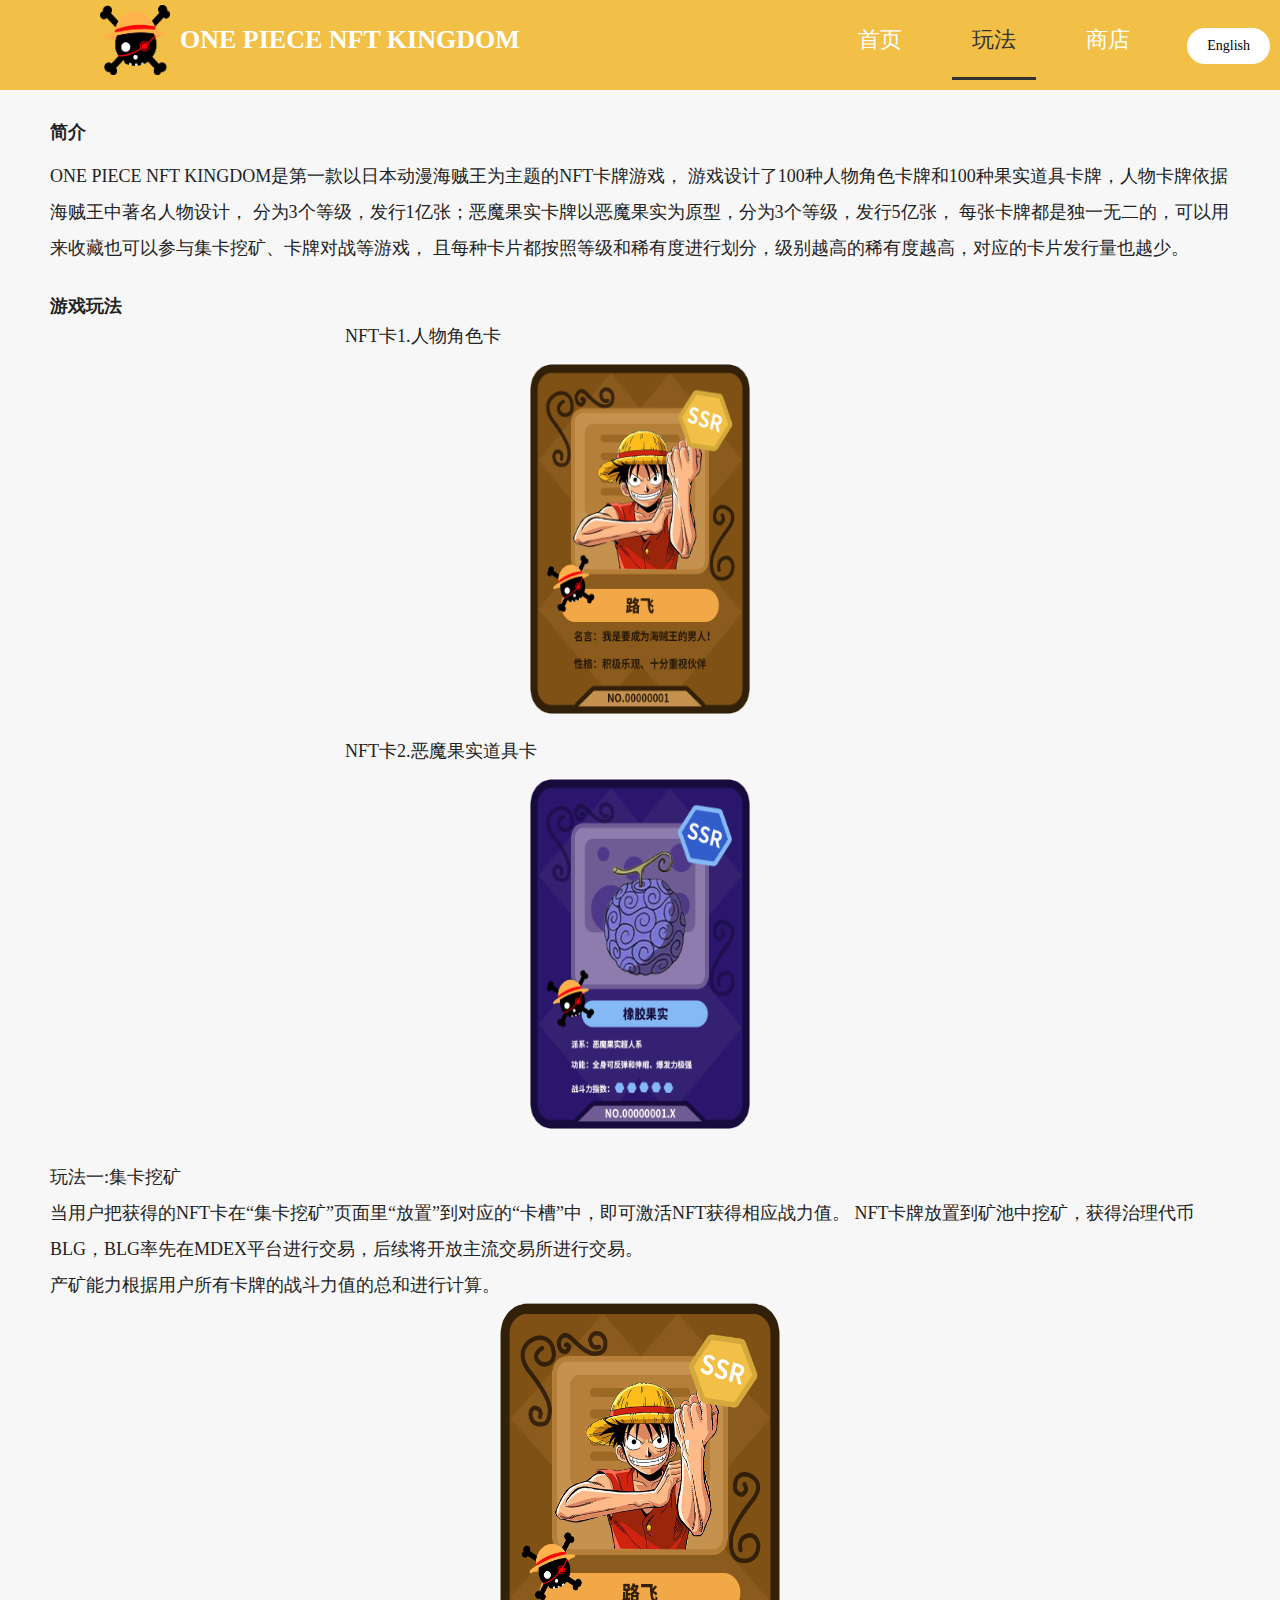
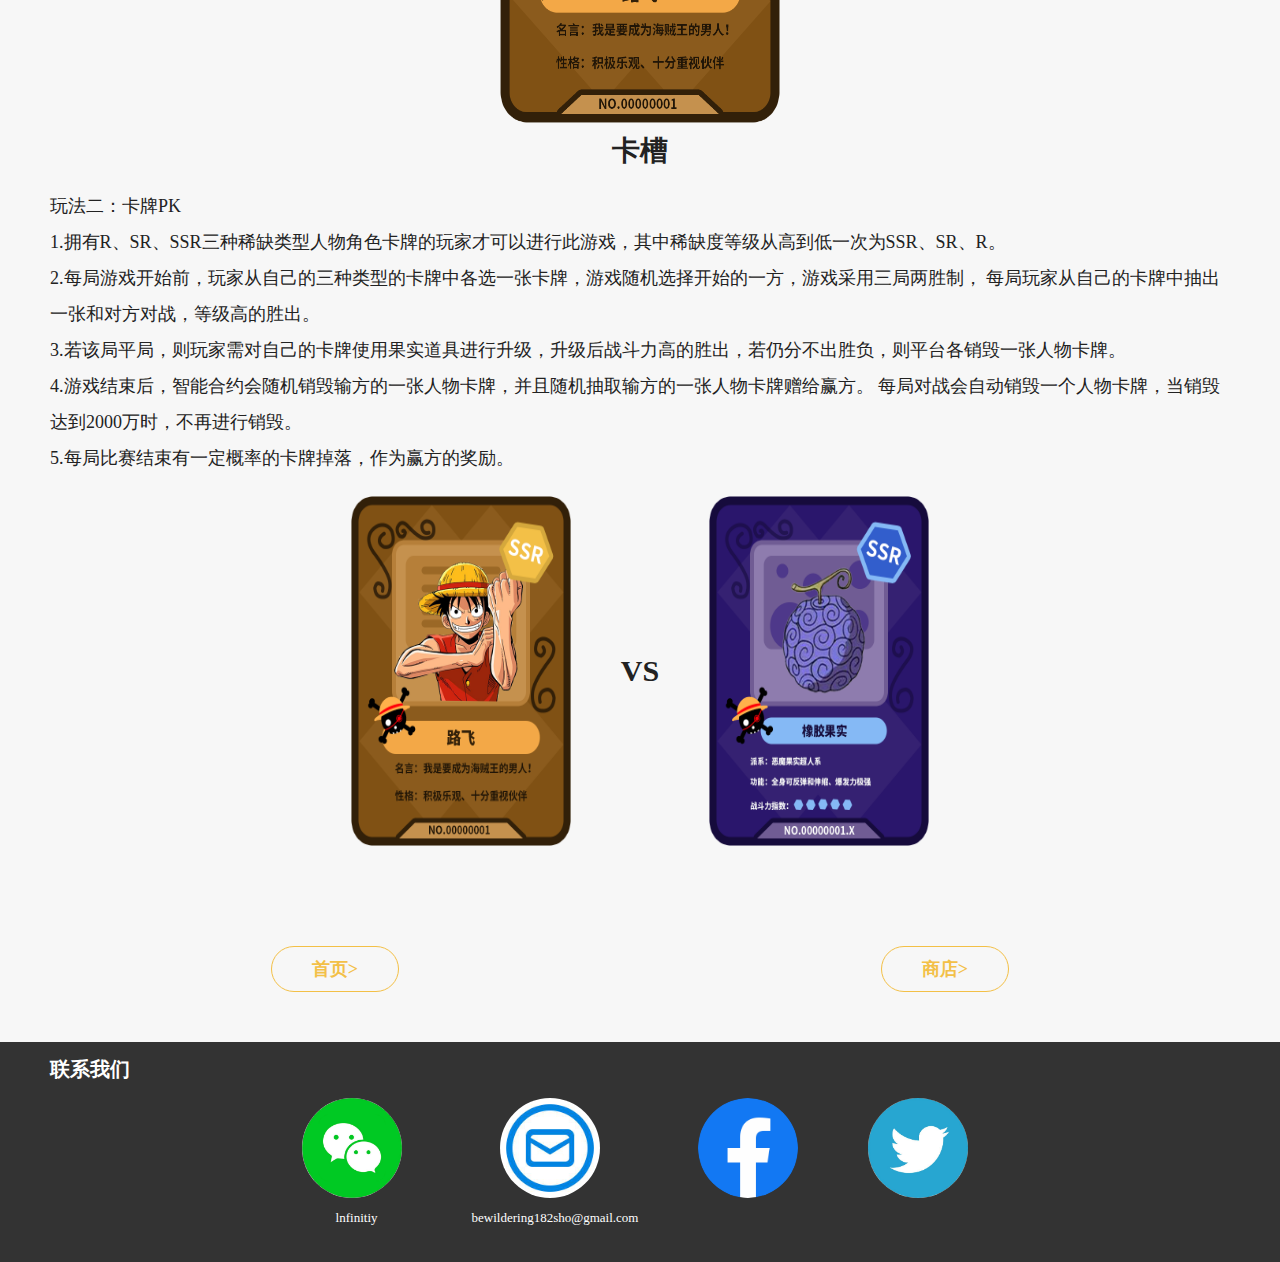
==== about.html @ 9914c6bd "first commit" ====
<!DOCTYPE html>
<html>
	<head>
		<meta charset="utf-8">
		<meta name="viewport" content="initial-scale=1,maximum-scale=1, minimum-scale=1">
		<meta http-equiv="X-UA-Compatible" content="ie=edge">
		<title> 玩法</title>
		<link rel="stylesheet" href="css/normalize.css">
		<link rel="stylesheet" href="css/swiper-bundle.min.css">
		<link rel="stylesheet" href="css/animate.min.css">
		<link rel="stylesheet" type="text/css" href="css/common.css"/>
		<link rel="stylesheet" href="css/about.css">
		<link rel="stylesheet" href="css/common-iphone.css" media="only screen and (max-width:1200px)">
		<link rel="stylesheet" href="css/about-iphone.css" media="only screen and (max-width:1200px)">
	</head>
	<body>
		<!-- 页头 -->
		<header>
			<nav class="content clearfix" id="nav">
				<a href="index.html" class="iphone-header-none">
					<img src="img/logo-web.png" alt="回到首页">
					<div>ONE PIECE NFT KINGDOM</div>
				</a>
				<ul>
					<li class="navtab">
						<a href="index.html" class="yes">首页</a>
					</li>
					<li class="navtab am-active">
						<a href="about.html" class="yes">
							玩法
						</a>
					</li>
					<li class="navtab">
						<a href="test.html" class="yes">
							商店
						</a>
					</li>
				</ul>
				<button type="button" class="language">English</button>
			</nav>
		</header>
		
		<!-- 玩法内容 -->
		<section>
			<div id="app">
				<div class="introduction navtab">
					<h2 class="yes">简介</h2>
					<p class="yes">ONE PIECE NFT KINGDOM是第一款以日本动漫海贼王为主题的NFT卡牌游戏，
					游戏设计了100种人物角色卡牌和100种果实道具卡牌，人物卡牌依据海贼王中著名人物设计，
					分为3个等级，发行1亿张；恶魔果实卡牌以恶魔果实为原型，分为3个等级，发行5亿张，
					每张卡牌都是独一无二的，可以用来收藏也可以参与集卡挖矿、卡牌对战等游戏，
					且每种卡片都按照等级和稀有度进行划分，级别越高的稀有度越高，对应的卡片发行量也越少。
					</p>
				</div>
				<div class="navtab">
					<h2 class="yes">游戏玩法</h2>
				</div>
				<div class="play navtab">
					<span class="yes">NFT卡1.人物角色卡</span>
					<img src="img/card1.png">
					<span class="yes">NFT卡2.恶魔果实道具卡</span>
					<img src="img/card2.png">
				</div>
				<div class="play1 navtab">
					<p class="yes">玩法一:集卡挖矿</p>
					<p class="yes">当用户把获得的NFT卡在“集卡挖矿”页面里“放置”到对应的“卡槽”中，即可激活NFT获得相应战力值。
					NFT卡牌放置到矿池中挖矿，获得治理代币BLG，BLG率先在MDEX平台进行交易，后续将开放主流交易所进行交易。</p>
					<p class="yes">产矿能力根据用户所有卡牌的战斗力值的总和进行计算。</p>
					<img src="img/card1.png" class="cardSlot">
					<h2 class="yes">卡槽</h2>
				</div>
				<div class="play2 navtab">
					<p class="yes">玩法二：卡牌PK</p>
					<p class="yes">1.拥有R、SR、SSR三种稀缺类型人物角色卡牌的玩家才可以进行此游戏，其中稀缺度等级从高到低一次为SSR、SR、R。</p>
					<p class="yes">2.每局游戏开始前，玩家从自己的三种类型的卡牌中各选一张卡牌，游戏随机选择开始的一方，游戏采用三局两胜制，
					每局玩家从自己的卡牌中抽出一张和对方对战，等级高的胜出。</p>
					<p class="yes">3.若该局平局，则玩家需对自己的卡牌使用果实道具进行升级，升级后战斗力高的胜出，若仍分不出胜负，则平台各销毁一张人物卡牌。</p>
					<p class="yes">4.游戏结束后，智能合约会随机销毁输方的一张人物卡牌，并且随机抽取输方的一张人物卡牌赠给赢方。
					每局对战会自动销毁一个人物卡牌，当销毁达到2000万时，不再进行销毁。</p>
					<p class="yes">5.每局比赛结束有一定概率的卡牌掉落，作为赢方的奖励。</p>
					<div class="vs">
						<img src="img/card1.png" >
						<span>VS</span>
						<img src="img/card2.png" >	
					</div>
				</div>
			</div>
		</section>
		<!-- 跳转按钮 -->
		<section>
			<div class="btn navtab">
				<a href="index.html" class="btn_more btn_more_phone yes">首页> </a>
				<a href="test.html" class="btn_more btn_more_phone yes">商店> </a>
			</div>
		</section>
		<!-- 页脚 -->
		<footer>
			<div data-v-e0ba9c5a="" class="contact navtab">
				<h2 class="yes">联系我们</h2>
				<div class="footer">
					<ul>
						<li>
							<img src="img/wechat.jpg">
							<span>lnfinitiy</span>
						</li>
						<li>
							<img src="img/mail.jpg">
							<span>bewildering182sho@gmail.com</span>
						</li>
						<li>
							<img src="img/facebook.png">
							<span></span>
						</li>
						<li>
							<img src="img/Twitter.jpg">
							<span></span>
						</li>
					</ul>
					
				</div>
			</div>
		</footer>
		
		<script src="script/pixel_ratio.js"></script>
		<script src="script/swiper.animate.min.js"></script>
		<script src="script/swiper-bundle.min.js"></script>
		<script src="./script/jquery.min.js"></script>
		<script src="script/about.js"></script>
	</body>
</html>
---- css/common.css ----
/* ==========
     基本默认值
     ========= */

  /* 根元素字体大小为10px，其他所有子元素默认大小都继承根元素10px大小 */
  html {
    font-size: 62.5%;
    color: #222;
  }
	html *, html :after, html :before {
		/* transition: .5s; */
		box-sizing: border-box;
	}
	
	.swiper-button-prev,.swiper-button-next{
		outline: none;
	}
	.am-offcanvas{
		display: none;
	}	

  /* 工具样式 */
  .center-block {
    display: block;
    margin-right: auto;
    margin-left: auto;
  }

  .pull-right {
    float: right !important;
  }

  .pull-left {
    float: left !important;
  }

  .text-right {
    text-align: right !important;
  }

  .text-left {
    text-align: left !important;
  }

  .text-center {
    text-align: center !important;
  }

  .hide {
    display: none !important;
  }

  .show {
    display: block !important;
  }

  .inviseble {
    visibility: hidden;
  }

  .text-hide {
    font: 0/0 a;
    color: transparent;
    text-shadow: none;
    background-color: transparent;
    border: 0;
  }

  .clearfix::before,
  .clearfix::after {
    content: ' ';
    display: table;
  }

  .clearfix::after {
    clear: both;
  }


  /* 选中文字的背景颜色 */
  ::selection {
    background-color: #b3d4fc;
    text-shadow: none;
  }



  /* 自定义页面样式 */

  body {
    font-family: '微软雅黑';
    font-size: 1.2rem;
    line-height: 1.5rem;
    background-color: #f7f7f7;
  }

  a {
    color: #666;
    text-decoration: none;
  }

/* a:hover{
    color: #e71a1f;
  } */
   

  ul {
    margin: 0;
    padding: 0;
  }

  li {
    list-style: none;
  }



  /* ==========
     页面样式
    ===========*/
	
	#app{
		  width: 100%;
		  height: auto;
		  padding: 3rem 5rem;
	}
	#app p{
		  font-size: 18px;
		  line-height: 36px;
		  /* margin: 0 auto; */
	}
	 
	.btn{
		width: 100%;
		display: flex;
		align-items: center;
		padding: 3rem;
	}
	.btn_more {
	    margin: 20px auto;
	    display: table;
	    border-radius: 80px;
	    background: none;
	    border: 1px solid #f3c047;
	    text-align: center;
	    color: #f3c047!important;
	    font-size: 18px;
		font-weight: bold;
	    padding: 12px 40px;
	    cursor: pointer;
	    line-height: 20px;
	}
	
	.btn_more:hover {
	    background: #f3c047;
	    color: #fff!important;
	    border: 1px solid #f3c047;
	}
	
	
	

  /* 页头 */
  header {
    width: 100%;
  } 
  
  header .content {
    width: 100%;
	/* background-color: #25a699;   */
	/* background-color: #333; */
    background-color: #f3c047;
	/* opacity: 0.2; */
	/* opacity: .85; */
	color: #fff;
    /* line-height: 8rem; */
    position: fixed;
    left: 0;
    top: 0;
    /* box-shadow: 0 3px 3px rgba(0,0,0,.2); */
    z-index: 100;
  }
  
  .language{
	  display: block;
	  position: absolute;
	  right: 1rem;
	  top: 2.8rem;
	  padding: 1rem 2rem;
	  border-radius: 2rem;
	  background-color: #fff;
	  font-size: 14px;
	  border: none;
	  outline: none;
	  cursor: pointer;
  }

	/* header .content a{
		
	} */
  header .content a img {
	  margin-left: 10rem;
	  width: 7rem;
    height: 7rem;
	margin-top: .5rem;
	/* border-radius: 50%; */
    float: left;
  }

 header .content a div {
    font-size: 2.6rem;
	font-weight: bold;
	color: #fff;
    display: inline-block;
    margin-left: 1rem;
    line-height: 8rem;
  }

  header .content ul {
    text-align: right;
    float: right;
    padding-right: 10rem;
	display: flex;
	position: relative;
	padding-bottom: 1rem ;
  }

  header .content ul li {
	margin-right: 3rem;
	height: 8rem;
	line-height: 8rem;
    font-size: 2.2rem;
    padding: 0 2rem;
  }
  header .content ul li a{
	  color: #fff;
	  display: block;
	  text-align: center;
  }
  
  .content ul li.am-active{
	  /* background-color: #fff; */
	 border-bottom: #333 3px solid;
  }
  .content ul .am-active a{
  	  /* background: #fff; */
  	 color: #333;
  }
  
  .ipohone-header {
    display:none;
  }

  .iphone-header-a {
    display: none;
  }

  .iphone-header-full .xxx-hide {
    display: none;
  }
  
 
	/* 页脚 */
	.contact {
		  background:#333;
	      height: 22rem;
	      padding: 0;
		  overflow: hidden;
	  }
	.contact h2{
		color: #fff;
		font-size: 20px;
		margin-top: 2rem;
		margin-left: 5rem;
	}
	.footer{
		width: 100%;
		height: 15rem;
		margin: 0 auto;
		display: flex;
		flex-direction: column;
		justify-content: space-around;
		align-items: center;
	}
	.footer ul{
		display: flex;
		justify-content: space-between;
		align-items: center;
	}
	
	.footer ul li{
		line-height: 40px;
		color: #fff;
		font-size: 1.3rem;
		display: flex;
		flex-direction: column;
		justify-content: center;
		align-items: center;
		margin:0 3rem;
		
	}
	.footer ul li img{
		width: 100px;
		height: 100px;
		border-radius: 50%;
		margin-right: 1rem;
	}
	.footer ul li span{
		height: 40px;
		/* display: none; */
	}
	.beiban {
	    display: block;
		font-size: 13px;
		color: #fff;
		margin-top: 2rem;
	}
	.beiban a{
		color: #fff;
		font-size: 13px;
		margin: 0 1rem;
	}
	.am-fl {
	    float: left;
	}
	.am-fr {
	    float: right;
	}
---- css/about.css ----
#app{
	margin-top: 8rem;
}
.introduction{
	margin: 0;
	overflow: hidden;
}
.play,.play1,.play2{
	display: flex;
	flex-direction: column;
}

.play span{
	font-size: 18px;
	margin-left: 25%;
	margin-bottom: 20px;
}
.play img{
	width: 220px;
	height: 350px;
	display: block;
	margin: 0 auto;
	margin-bottom: 30px;
}
.play1 p,.play2 p{
	margin: 0;
}
.play1 .cardSlot{
	width: 280px;
	height: 420px;
	display: block;
	margin: 0 auto;
	margin-bottom: 20px;
}
.play1 h2{
	margin:0 auto;
	font-size:28px;
	margin-bottom: 30px;
}
.vs{
	padding: 2rem;
	display: flex;
	justify-content: center;
	align-items: center;
}
.vs img{
	width: 220px;
	height: 350px;
	display: block;
}
.vs span{
	font-size: 30px;
	font-weight: bold;
	margin: 0 50px;
}
---- css/common-iphone.css ----
/* 页头 */
  html {
    background-color: #eee;
  }

  body {
    width: 64rem;
    margin: 0 auto;
  }
#app{
	 margin-top:18rem;
 }
 
 h2{
 	  font-size: 20px !important;
 }
 
.am-show-lg-only,.home_show_prev,.home_show_next {
	display: none;
}
/* .home_about{
	display: none;
} */
  .ipohone-header {
    display: block;
  }

  #nav {
    position: fixed;
   
    width: 100%;
    font-size: 28%;
    left: 0;
    top: 0;
    box-shadow: 0 0 3px 3px rgba(0,0,0,.1);
    z-index: 100;
    line-height: 10rem;
	/* background-color: #183169; */
	background-color: #f3c047;
	color: #fff;
	padding: 0 3rem;
  }
  #nav .iphone-header-none{
	  display: block;
	  display: flex;
	  align-items: center;
	  height:10rem;
	  margin-top: 1rem;
  }
  #nav .iphone-header-none > img{
	  display: block;
	  width: 8rem;
	  height: 8rem;
	  margin: 0;
	}

  .iphone-header-none div {
    display: inline;
    text-align: center;
  }
  
	#nav ul {
		width: 100%;
		display: flex;
		justify-content: space-around;
		align-items: center;
		padding-bottom: 1rem ;
		/* height: 7rem; */
	}
	
	#nav ul li {
		 font-size: 3rem;
		 padding: 0 2rem;
		height: 6rem;
		line-height: 6rem;
	}
	
	.language{
		top: auto;
		bottom: 1.2rem;
	}
	
	.btn_more_phone{
		padding: 12px 25px;
	}
 /* .content {
    display: none;
  } */

  
  /* 页脚 */
  .contact, .contact_item {
      position: relative;
      display: block;
  }
  .contact {
  	background-color: #4a4a4a;
      height: 300px;
      padding: 10px 0;
      overflow: hidden;
  }
  
  .contact .footer{
  	width: 100%;
  	height: 250px;
  	margin: 0 auto;
  }
  .footer ul{
  	width: 90%;
	height: 100%;
	flex-direction: column;
	justify-content: space-around;
	align-items:flex-start
  }
  
  .footer ul > li{
	  width: 60px;
	  flex-direction: row;
	  justify-content: flex-start;
	margin: 0;
  }
  .footer ul li img{
  	width: 50px;
  	height: 50px;
  }
  .footer ul span{
	  display: block;
  }
---- css/about-iphone.css ----
.play,.play1,.play2{
	  justify-content: center;
	  align-items: center;
  }
 span{
	 display: block;
	 margin-left:0 !important;
 }
 .vs{
	 flex-direction: column;
 }
 .vs span{
	 margin: 50px 0;
 }
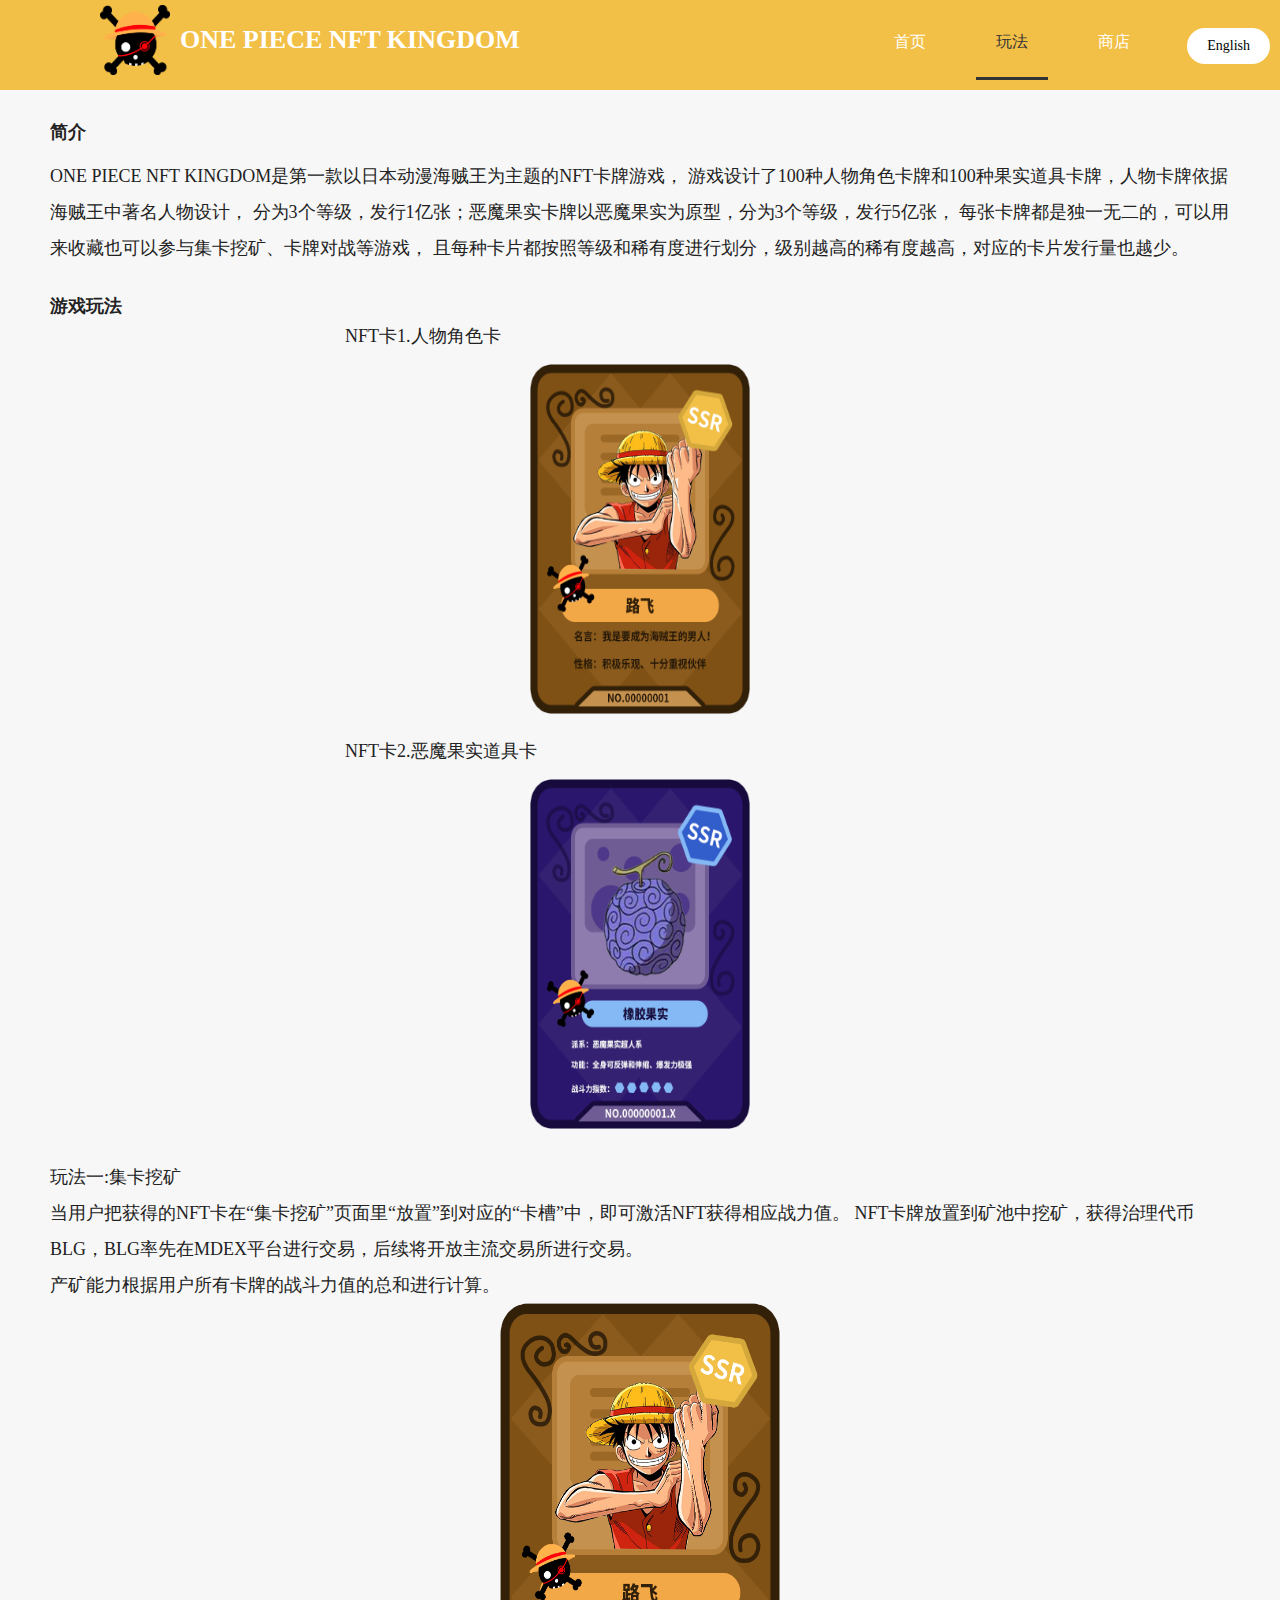
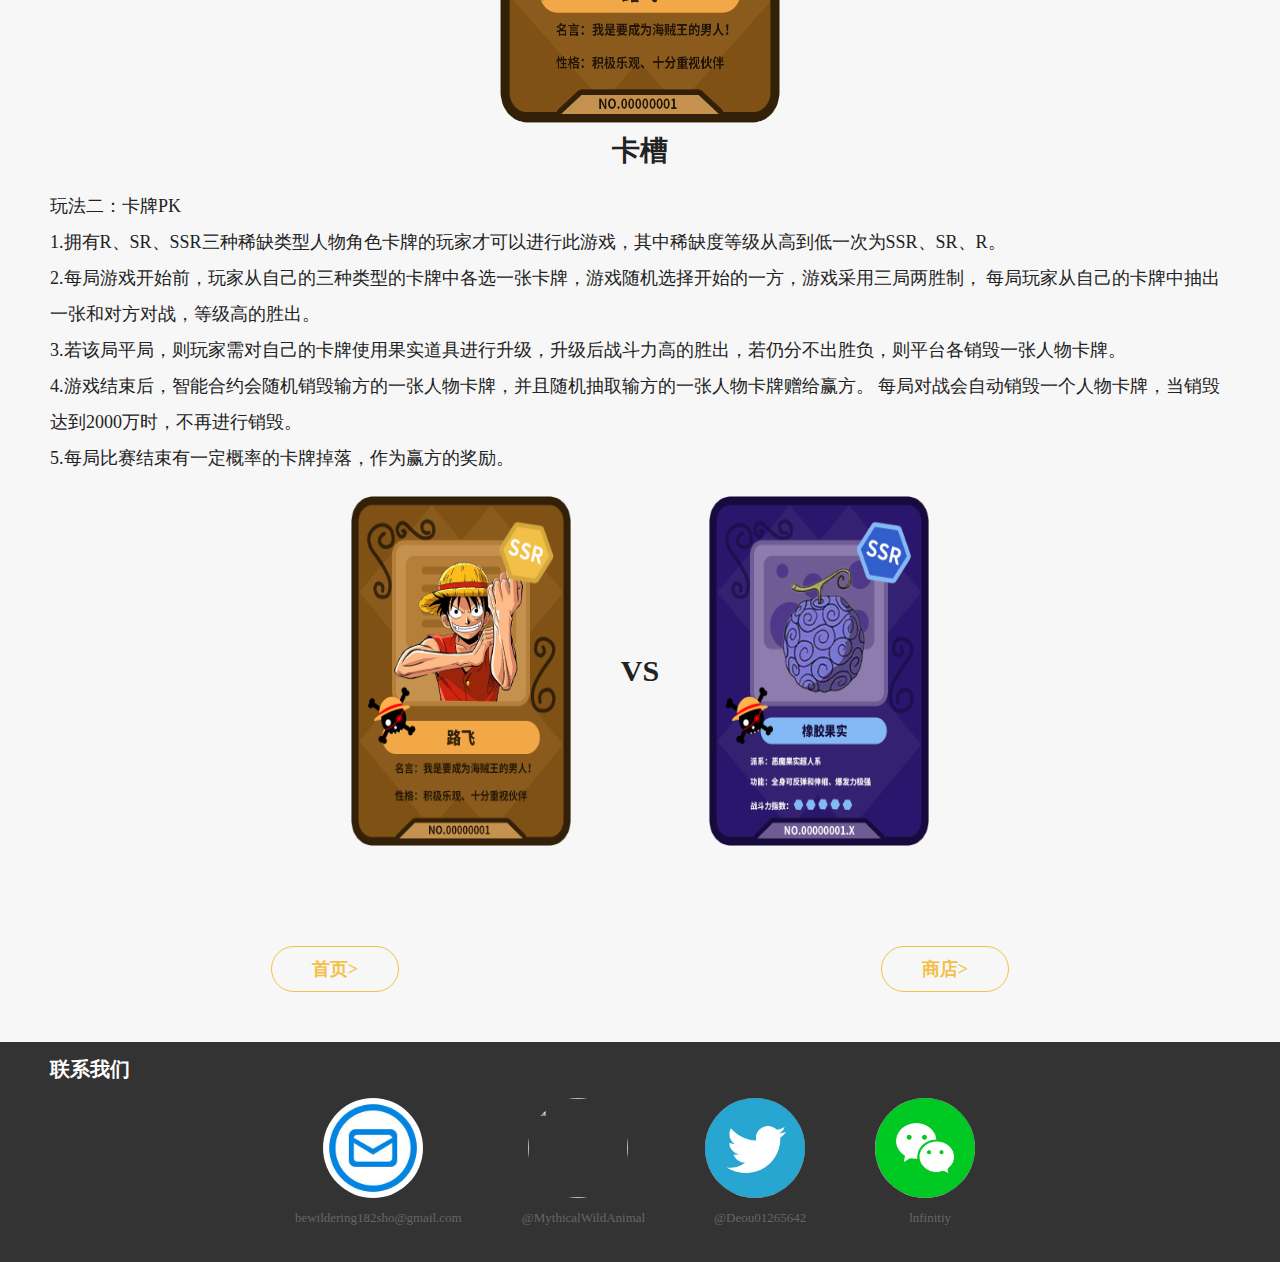
==== commit 155d418b: "Update about.html" ====
--- a/about.html
+++ b/about.html
@@ -100,20 +100,20 @@
 				<div class="footer">
 					<ul>
 						<li>
-							<img src="img/wechat.jpg">
-							<span>lnfinitiy</span>
+							<img src="img/mail.jpg">
+							<span><a href="mailto:bewildering182sho@gmail.com" tagret="_blank">bewildering182sho@gmail.com</a></span>
 						</li>
 						<li>
-							<img src="img/mail.jpg">
-							<span>bewildering182sho@gmail.com</span>
-						</li>
-						<li>
-							<img src="img/facebook.png">
-							<span></span>
+							<img src="img/telegram.svg">
+							<span><a href="https://t.me/MythicalWildAnimal" target="_blank">@MythicalWildAnimal</a></span>
 						</li>
 						<li>
 							<img src="img/Twitter.jpg">
-							<span></span>
+							<span><a href="https://twitter.com/Deou01265642" tagret="_blank">@Deou01265642</a></span>
+						</li>
+						<li>
+							<img src="img/wechat.jpg">
+							<span><a>lnfinitiy</a></span>
 						</li>
 					</ul>
 					
@@ -127,4 +127,4 @@
 		<script src="./script/jquery.min.js"></script>
 		<script src="script/about.js"></script>
 	</body>
-</html>
+</html>
--- a/css/common.css
+++ b/css/common.css
@@ -1,190 +1,190 @@
-/* ==========
-     基本默认值
-     ========= */
-
-  /* 根元素字体大小为10px，其他所有子元素默认大小都继承根元素10px大小 */
-  html {
-    font-size: 62.5%;
-    color: #222;
-  }
-	html *, html :after, html :before {
-		/* transition: .5s; */
-		box-sizing: border-box;
-	}
-	
-	.swiper-button-prev,.swiper-button-next{
-		outline: none;
-	}
-	.am-offcanvas{
-		display: none;
-	}	
-
-  /* 工具样式 */
-  .center-block {
-    display: block;
-    margin-right: auto;
-    margin-left: auto;
-  }
-
-  .pull-right {
-    float: right !important;
-  }
-
-  .pull-left {
-    float: left !important;
-  }
-
-  .text-right {
-    text-align: right !important;
-  }
-
-  .text-left {
-    text-align: left !important;
-  }
-
-  .text-center {
-    text-align: center !important;
-  }
-
-  .hide {
-    display: none !important;
-  }
-
-  .show {
-    display: block !important;
-  }
-
-  .inviseble {
-    visibility: hidden;
-  }
-
-  .text-hide {
-    font: 0/0 a;
-    color: transparent;
-    text-shadow: none;
-    background-color: transparent;
-    border: 0;
-  }
-
-  .clearfix::before,
-  .clearfix::after {
-    content: ' ';
-    display: table;
-  }
-
-  .clearfix::after {
-    clear: both;
-  }
-
-
-  /* 选中文字的背景颜色 */
-  ::selection {
-    background-color: #b3d4fc;
-    text-shadow: none;
-  }
-
-
-
-  /* 自定义页面样式 */
-
-  body {
-    font-family: '微软雅黑';
-    font-size: 1.2rem;
-    line-height: 1.5rem;
-    background-color: #f7f7f7;
-  }
-
-  a {
-    color: #666;
-    text-decoration: none;
-  }
-
-/* a:hover{
-    color: #e71a1f;
-  } */
-   
-
-  ul {
-    margin: 0;
-    padding: 0;
-  }
-
-  li {
-    list-style: none;
-  }
-
-
-
-  /* ==========
-     页面样式
-    ===========*/
-	
-	#app{
-		  width: 100%;
-		  height: auto;
-		  padding: 3rem 5rem;
-	}
-	#app p{
-		  font-size: 18px;
-		  line-height: 36px;
-		  /* margin: 0 auto; */
-	}
-	 
-	.btn{
-		width: 100%;
-		display: flex;
-		align-items: center;
-		padding: 3rem;
-	}
-	.btn_more {
-	    margin: 20px auto;
-	    display: table;
-	    border-radius: 80px;
-	    background: none;
-	    border: 1px solid #f3c047;
-	    text-align: center;
-	    color: #f3c047!important;
-	    font-size: 18px;
-		font-weight: bold;
-	    padding: 12px 40px;
-	    cursor: pointer;
-	    line-height: 20px;
-	}
-	
-	.btn_more:hover {
-	    background: #f3c047;
-	    color: #fff!important;
-	    border: 1px solid #f3c047;
-	}
-	
-	
-	
-
-  /* 页头 */
-  header {
-    width: 100%;
-  } 
-  
-  header .content {
-    width: 100%;
-	/* background-color: #25a699;   */
-	/* background-color: #333; */
-    background-color: #f3c047;
-	/* opacity: 0.2; */
-	/* opacity: .85; */
-	color: #fff;
-    /* line-height: 8rem; */
-    position: fixed;
-    left: 0;
-    top: 0;
-    /* box-shadow: 0 3px 3px rgba(0,0,0,.2); */
-    z-index: 100;
-  }
-  
-  .language{
-	  display: block;
-	  position: absolute;
-	  right: 1rem;
+/* ==========
+     基本默认值
+     ========= */
+
+  /* 根元素字体大小为10px，其他所有子元素默认大小都继承根元素10px大小 */
+  html {
+    font-size: 62.5%;
+    color: #222;
+  }
+	html *, html :after, html :before {
+		/* transition: .5s; */
+		box-sizing: border-box;
+	}
+	
+	.swiper-button-prev,.swiper-button-next{
+		outline: none;
+	}
+	.am-offcanvas{
+		display: none;
+	}	
+
+  /* 工具样式 */
+  .center-block {
+    display: block;
+    margin-right: auto;
+    margin-left: auto;
+  }
+
+  .pull-right {
+    float: right !important;
+  }
+
+  .pull-left {
+    float: left !important;
+  }
+
+  .text-right {
+    text-align: right !important;
+  }
+
+  .text-left {
+    text-align: left !important;
+  }
+
+  .text-center {
+    text-align: center !important;
+  }
+
+  .hide {
+    display: none !important;
+  }
+
+  .show {
+    display: block !important;
+  }
+
+  .inviseble {
+    visibility: hidden;
+  }
+
+  .text-hide {
+    font: 0/0 a;
+    color: transparent;
+    text-shadow: none;
+    background-color: transparent;
+    border: 0;
+  }
+
+  .clearfix::before,
+  .clearfix::after {
+    content: ' ';
+    display: table;
+  }
+
+  .clearfix::after {
+    clear: both;
+  }
+
+
+  /* 选中文字的背景颜色 */
+  ::selection {
+    background-color: #b3d4fc;
+    text-shadow: none;
+  }
+
+
+
+  /* 自定义页面样式 */
+
+  body {
+    font-family: '微软雅黑';
+    font-size: 1.2rem;
+    line-height: 1.5rem;
+    background-color: #f7f7f7;
+  }
+
+  a {
+    color: #666;
+    text-decoration: none;
+  }
+
+/* a:hover{
+    color: #e71a1f;
+  } */
+   
+
+  ul {
+    margin: 0;
+    padding: 0;
+  }
+
+  li {
+    list-style: none;
+  }
+
+
+
+  /* ==========
+     页面样式
+    ===========*/
+	
+	#app{
+		  width: 100%;
+		  height: auto;
+		  padding: 3rem 5rem;
+	}
+	#app p{
+		  font-size: 18px;
+		  line-height: 36px;
+		  /* margin: 0 auto; */
+	}
+	 
+	.btn{
+		width: 100%;
+		display: flex;
+		align-items: center;
+		padding: 3rem;
+	}
+	.btn_more {
+	    margin: 20px auto;
+	    display: table;
+	    border-radius: 80px;
+	    background: none;
+	    border: 1px solid #f3c047;
+	    text-align: center;
+	    color: #f3c047!important;
+	    font-size: 18px;
+		font-weight: bold;
+	    padding: 12px 40px;
+	    cursor: pointer;
+	    line-height: 20px;
+	}
+	
+	.btn_more:hover {
+	    background: #f3c047;
+	    color: #fff!important;
+	    border: 1px solid #f3c047;
+	}
+	
+	
+	
+
+  /* 页头 */
+  header {
+    width: 100%;
+  } 
+  
+  header .content {
+    width: 100%;
+	/* background-color: #25a699;   */
+	/* background-color: #333; */
+    background-color: #f3c047;
+	/* opacity: 0.2; */
+	/* opacity: .85; */
+	color: #fff;
+    /* line-height: 8rem; */
+    position: fixed;
+    left: 0;
+    top: 0;
+    /* box-shadow: 0 3px 3px rgba(0,0,0,.2); */
+    z-index: 100;
+  }
+  
+  .language{
+	  display: block;
+	  position: absolute;
+	  right: 1rem;
 	  top: 2.8rem;
 	  padding: 1rem 2rem;
 	  border-radius: 2rem;
@@ -192,138 +192,138 @@
 	  font-size: 14px;
 	  border: none;
 	  outline: none;
-	  cursor: pointer;
-  }
-
-	/* header .content a{
-		
-	} */
-  header .content a img {
-	  margin-left: 10rem;
-	  width: 7rem;
-    height: 7rem;
-	margin-top: .5rem;
-	/* border-radius: 50%; */
-    float: left;
-  }
-
- header .content a div {
-    font-size: 2.6rem;
-	font-weight: bold;
-	color: #fff;
-    display: inline-block;
-    margin-left: 1rem;
-    line-height: 8rem;
-  }
-
-  header .content ul {
-    text-align: right;
-    float: right;
-    padding-right: 10rem;
-	display: flex;
+	  cursor: pointer;
+  }
+
+	/* header .content a{
+		
+	} */
+  header .content a img {
+	  margin-left: 10rem;
+	  width: 7rem;
+    height: 7rem;
+	margin-top: .5rem;
+	/* border-radius: 50%; */
+    float: left;
+  }
+
+ header .content a div {
+    font-size: 2.6rem;
+	font-weight: bold;
+	color: #fff;
+    display: inline-block;
+    margin-left: 1rem;
+    line-height: 8rem;
+  }
+
+  header .content ul {
+    text-align: right;
+    float: right;
+    padding-right: 10rem;
+	display: flex;
 	position: relative;
-	padding-bottom: 1rem ;
-  }
-
-  header .content ul li {
-	margin-right: 3rem;
+	padding-bottom: 1rem ;
+  }
+
+  header .content ul li {
+	margin-right: 3rem;
 	height: 8rem;
-	line-height: 8rem;
-    font-size: 2.2rem;
-    padding: 0 2rem;
-  }
-  header .content ul li a{
-	  color: #fff;
-	  display: block;
-	  text-align: center;
-  }
-  
-  .content ul li.am-active{
-	  /* background-color: #fff; */
-	 border-bottom: #333 3px solid;
-  }
-  .content ul .am-active a{
-  	  /* background: #fff; */
-  	 color: #333;
-  }
-  
-  .ipohone-header {
-    display:none;
-  }
-
-  .iphone-header-a {
-    display: none;
-  }
-
-  .iphone-header-full .xxx-hide {
-    display: none;
-  }
-  
- 
-	/* 页脚 */
-	.contact {
-		  background:#333;
-	      height: 22rem;
-	      padding: 0;
-		  overflow: hidden;
-	  }
-	.contact h2{
+	line-height: 8rem;
+    font-size: 2.2rem;
+    padding: 0 2rem;
+  }
+  header .content ul li a{
+	  color: #fff;
+	  font-size: 16px;
+	  text-align: center;
+  }
+  
+  .content ul li.am-active{
+	  /* background-color: #fff; */
+	 border-bottom: #333 3px solid;
+  }
+  .content ul .am-active a{
+  	  /* background: #fff; */
+  	 color: #333;
+  }
+  
+  .ipohone-header {
+    display:none;
+  }
+
+  .iphone-header-a {
+    display: none;
+  }
+
+  .iphone-header-full .xxx-hide {
+    display: none;
+  }
+  
+ 
+	/* 页脚 */
+	.contact {
+		  background:#333;
+	      height: 22rem;
+	      padding: 0;
+		  overflow: hidden;
+	  }
+	.contact h2{
 		color: #fff;
-		font-size: 20px;
-		margin-top: 2rem;
-		margin-left: 5rem;
-	}
-	.footer{
-		width: 100%;
-		height: 15rem;
-		margin: 0 auto;
-		display: flex;
-		flex-direction: column;
-		justify-content: space-around;
-		align-items: center;
-	}
-	.footer ul{
-		display: flex;
-		justify-content: space-between;
-		align-items: center;
-	}
-	
-	.footer ul li{
-		line-height: 40px;
-		color: #fff;
-		font-size: 1.3rem;
-		display: flex;
-		flex-direction: column;
-		justify-content: center;
-		align-items: center;
-		margin:0 3rem;
-		
-	}
-	.footer ul li img{
-		width: 100px;
-		height: 100px;
-		border-radius: 50%;
-		margin-right: 1rem;
-	}
+		font-size: 20px;
+		margin-top: 2rem;
+		margin-left: 5rem;
+	}
+	.footer{
+		width: 100%;
+		height: 15rem;
+		margin: 0 auto;
+		display: flex;
+		flex-direction: column;
+		justify-content: space-around;
+		align-items: center;
+	}
+	.footer ul{
+		display: flex;
+		justify-content: space-between;
+		align-items: center;
+	}
+	
+	.footer ul li{
+		line-height: 40px;
+		color: #fff;
+		font-size: 1.3rem;
+		display: flex;
+		flex-direction: column;
+		justify-content: center;
+		align-items: center;
+		margin:0 3rem;
+		
+	}
+	.footer ul li img{
+		width: 100px;
+		height: 100px;
+		border-radius: 50%;
+		margin-right: 1rem;
+	}
 	.footer ul li span{
-		height: 40px;
-		/* display: none; */
-	}
-	.beiban {
-	    display: block;
-		font-size: 13px;
-		color: #fff;
-		margin-top: 2rem;
-	}
-	.beiban a{
-		color: #fff;
-		font-size: 13px;
-		margin: 0 1rem;
-	}
-	.am-fl {
-	    float: left;
-	}
-	.am-fr {
-	    float: right;
-	}
-	+		height: 40px;
+		/* display: none; */
+	}
+	.beiban {
+	    display: block;
+		font-size: 13px;
+		color: #fff;
+		margin-top: 2rem;
+	}
+	.beiban a{
+		color: #fff;
+		font-size: 13px;
+		margin: 0 1rem;
+	}
+	.am-fl {
+	    float: left;
+	}
+	.am-fr {
+	    float: right;
+	}
+	
